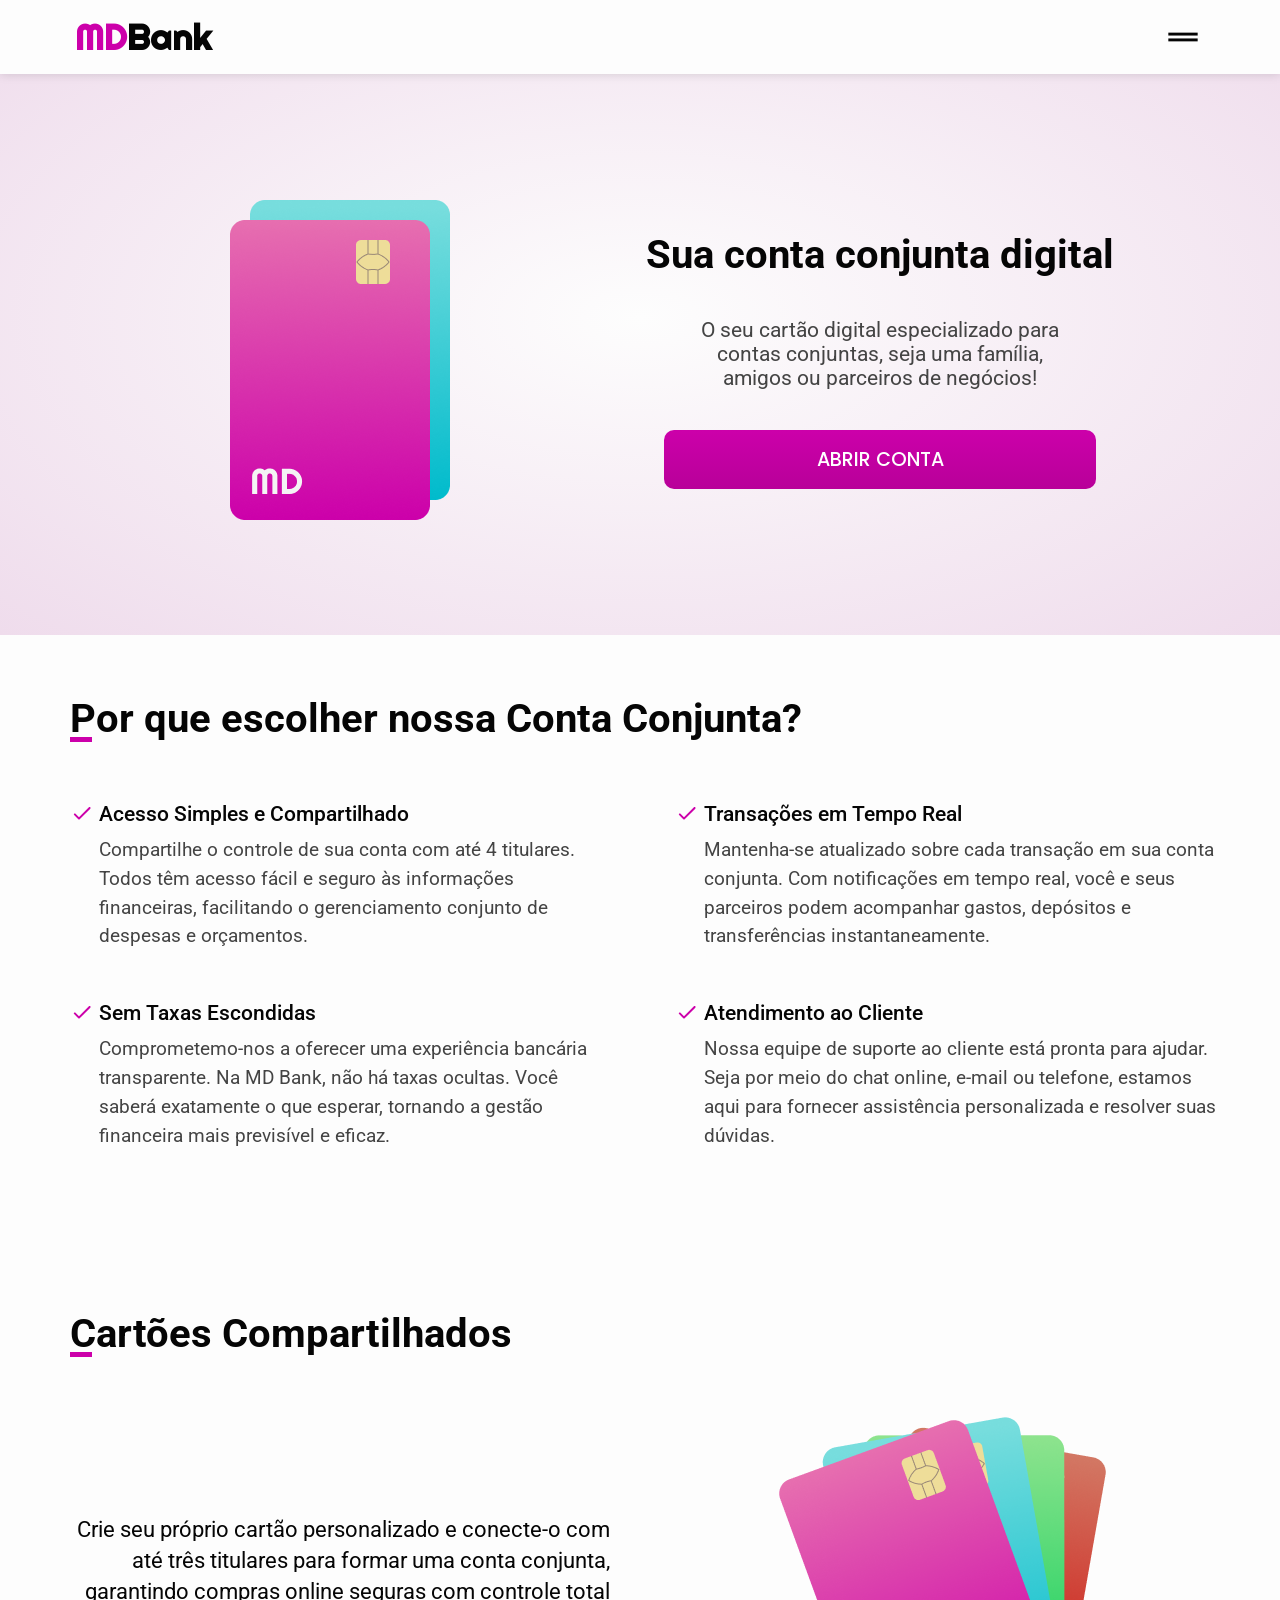
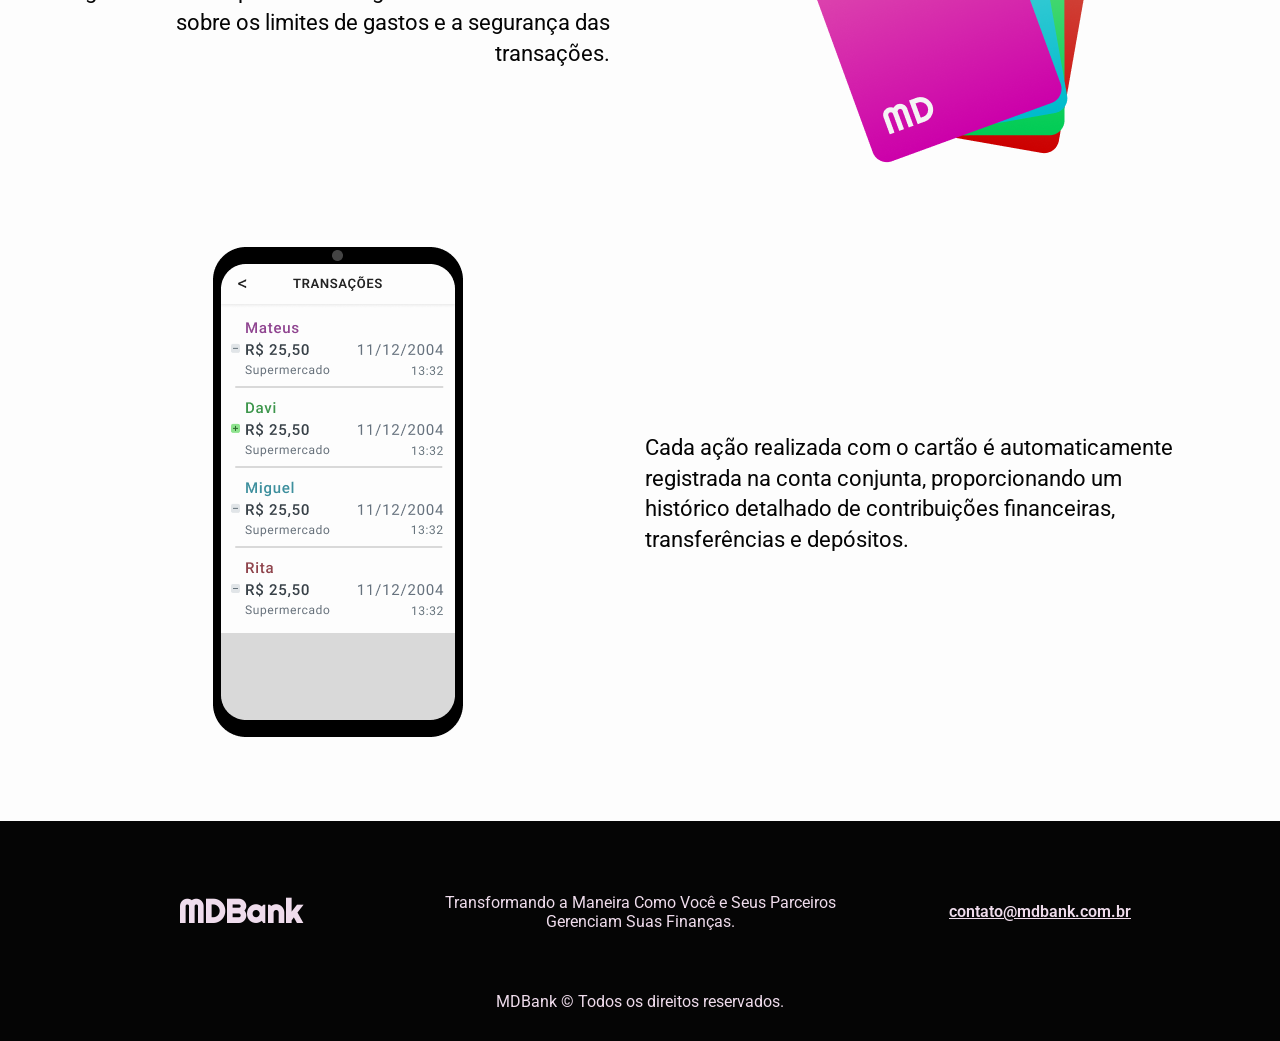
==== index.html @ f2008582 "favicon" ====
<!DOCTYPE html>
<html lang="pt-br">
<head>
    <meta charset="UTF-8">
    <meta name="viewport" content="width=device-width, initial-scale=1.0">
    <title>MD Bank</title>
    <link rel="stylesheet" href="https://fonts.googleapis.com/css2?family=Material+Symbols+Outlined:opsz,wght,FILL,GRAD@20..48,100..700,0..1,-50..200" />
    <link rel="stylesheet" href="css/style.css">
    <link rel="shortcut icon" href="favicon.ico" type="image/x-icon">
</head>
<body>
    <header>
        <h1><span>MD</span>Bank</h1>
        <span class="material-symbols-outlined">drag_handle</span>
    </header>
    <div class="apresentacao">
        <div class="container">
            <div class="apresentacao-cartoes">
                <img src="img/md-cartao-azul.png" alt="cartão md azul">
                <img src="img/md-cartao-rosa.png" alt="cartão md rosa">
            </div>
            <div class="apresentacao-info">
                <h1>Sua conta conjunta digital</h1>
                <p>O seu cartão digital especializado para contas conjuntas, seja uma família, amigos ou parceiros de negócios!</p>
                <a href="#">Abrir conta</a>
            </div>
        </div>
    </div>
    <div class="beneficios">
        <div class="container">
            <h2>Por que escolher nossa Conta Conjunta?</h2>
            <ul>
                <li>
                    <img src="img/certinho_google.svg" alt="">
                    <h3>Acesso Simples e Compartilhado</h3>
                    <p>Compartilhe o controle de sua conta com até 4 titulares. Todos têm acesso fácil e seguro às informações financeiras, facilitando o gerenciamento conjunto de despesas e orçamentos. </p>
                </li>
                <li>
                    <img src="img/certinho_google.svg" alt="">
                    <h3>Transações em Tempo Real</h3>
                    <p>Mantenha-se atualizado sobre cada transação em sua conta conjunta. Com notificações em tempo real, você e seus parceiros podem acompanhar gastos, depósitos e transferências instantaneamente.</p>
                </li>
                <li>
                    <img src="img/certinho_google.svg" alt="">
                    <h3>Sem Taxas Escondidas</h3>
                    <p>Comprometemo-nos a oferecer uma experiência bancária transparente. Na MD Bank, não há taxas ocultas. Você saberá exatamente o que esperar, tornando a gestão financeira mais previsível e eficaz.</p>
                </li>
                <li>
                    <img src="img/certinho_google.svg" alt="">
                    <h3>Atendimento ao Cliente</h3>
                    <p>Nossa equipe de suporte ao cliente está pronta para ajudar. Seja por meio do chat online, e-mail ou telefone, estamos aqui para fornecer assistência personalizada e resolver suas dúvidas.</p>
                </li>
            </ul>
        </div>
    </div>

    <div class="compartilhados">
        <div class="container">
            <h2>Cartões Compartilhados</h2>
            <div>
                <div class="compartilhados-info">
                    <p>Crie seu próprio cartão personalizado e conecte-o com até três titulares para formar uma conta conjunta, garantindo compras online seguras com controle total sobre os limites de gastos e a segurança das transações.</p>
                </div>
                <div class="compartilhados-img">
                    <img src="img/cartoes.png" alt="cartoes">
                </div>
                <div class="compartilhados-img">
                    <img src="img/celular.png">
                </div>
                <div class="compartilhados-info">
                    <p>Cada ação realizada com o cartão é automaticamente registrada na conta conjunta, proporcionando um histórico detalhado de contribuições financeiras, transferências e depósitos.</p>
                </div>
            </div>
        </div>
    </div>

    <footer class="rodape">
        <div class="container">
            <div>
                <h2>MDBank</h2>
                <p>Transformando a Maneira Como Você e Seus Parceiros Gerenciam Suas Finanças.</p>
                <span><a href="mailto:contato@mdbank.com.br">contato@mdbank.com.br</a></span>
            </div>
            <p>MDBank © Todos os direitos reservados.</p>
        </div>
    </footer>

    <!-- <div>
        <h2>acompanhe as transações feitas por cada pessoa da conta conjunta</h2>
    </div> -->
</body>
</html>
---- css/style.css ----
@import url('https://fonts.googleapis.com/css2?family=Roboto:ital,wght@0,100;0,300;0,400;0,500;0,700;0,900;1,100;1,300;1,400;1,500;1,700;1,900&family=Righteous&display=swap');
@import url('https://fonts.googleapis.com/css2?family=Poppins:ital,wght@0,100;0,200;0,300;0,400;0,500;0,600;0,700;0,800;0,900;1,100;1,200;1,300;1,400;1,500;1,600;1,700;1,800;1,900&display=swap');

@import url(global.css);
@import url(header.css);
@import url(apresentacao.css);
@import url(beneficios.css);
@import url(compartilhados.css);
@import url(rodape.css);
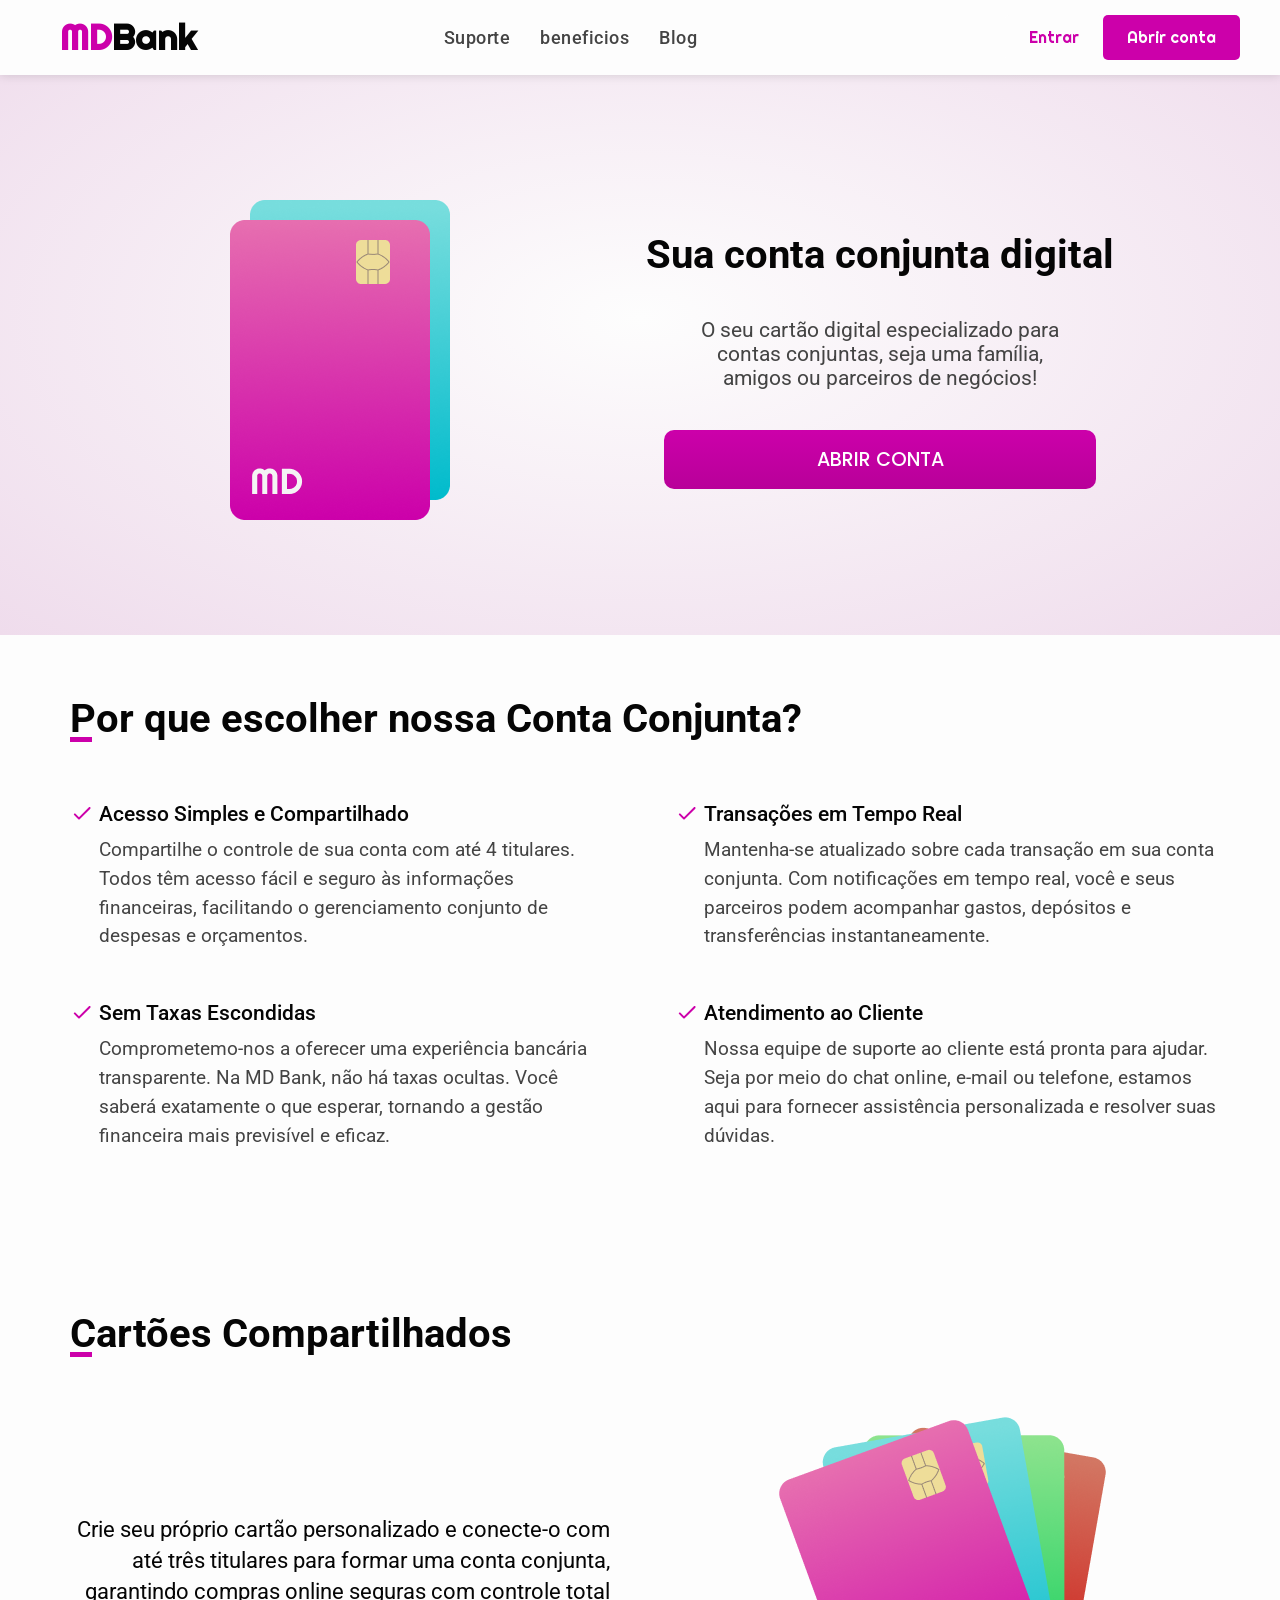
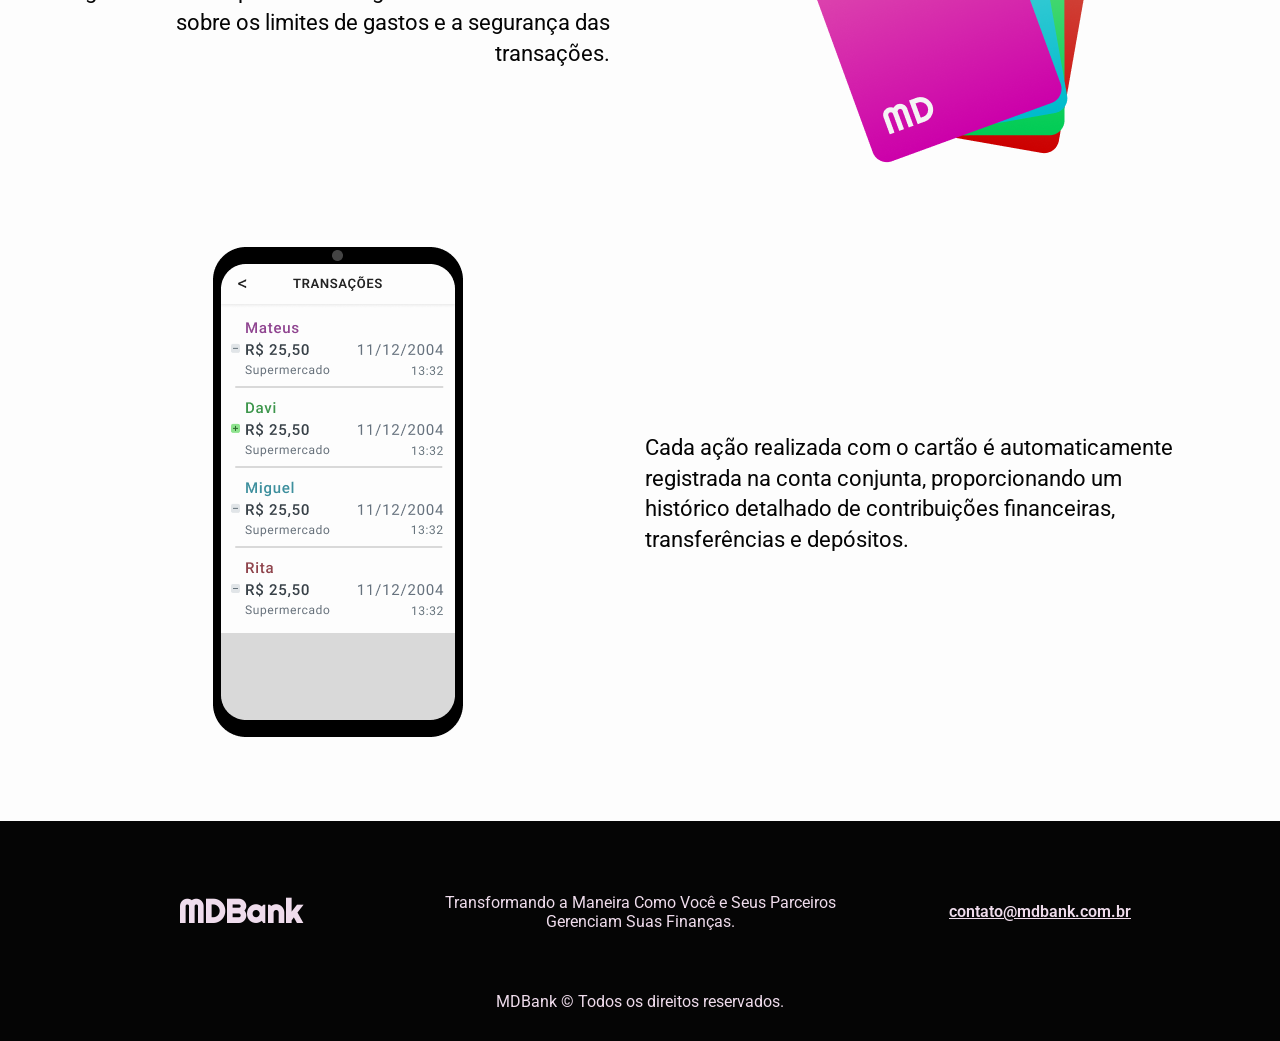
==== commit 5def482f: "header" ====
--- a/index.html
+++ b/index.html
@@ -10,8 +10,21 @@
 </head>
 <body>
     <header>
-        <h1><span>MD</span>Bank</h1>
-        <span class="material-symbols-outlined">drag_handle</span>
+        <div class="container">
+            <h1><span>MD</span>Bank</h1>
+            <ul class="header-menu-pc">
+                <li><a href="#">Suporte</a></li>
+                <li><a href="#">beneficios</a></li>
+                <li><a href="#">Blog</a></li>
+            </ul>
+            <div class="header-btn-pc">
+                <a href="#">Entrar</a>
+                <a href="#">Abrir conta</a>
+            </div>
+            <div class="header-menu-cel">
+                <span class="material-symbols-outlined">drag_handle</span>
+            </div>
+        </div>
     </header>
     <div class="apresentacao">
         <div class="container">
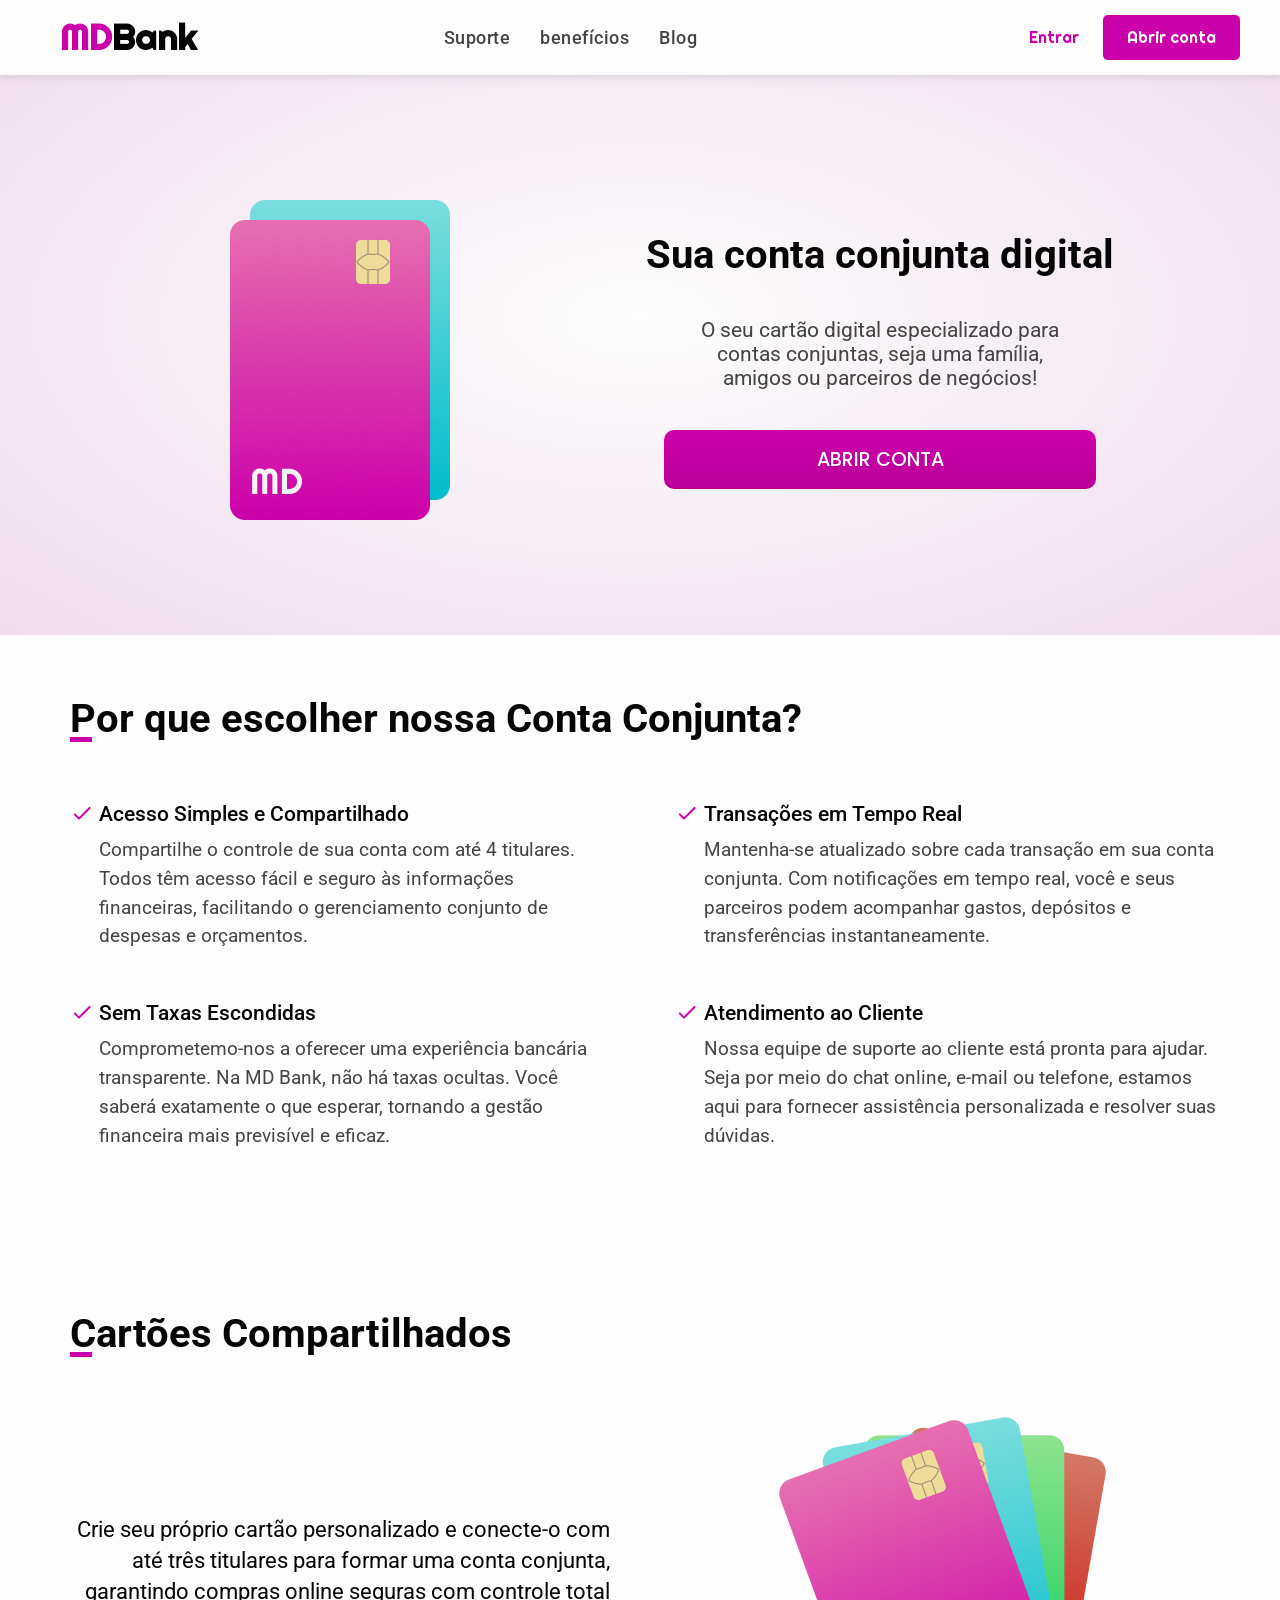
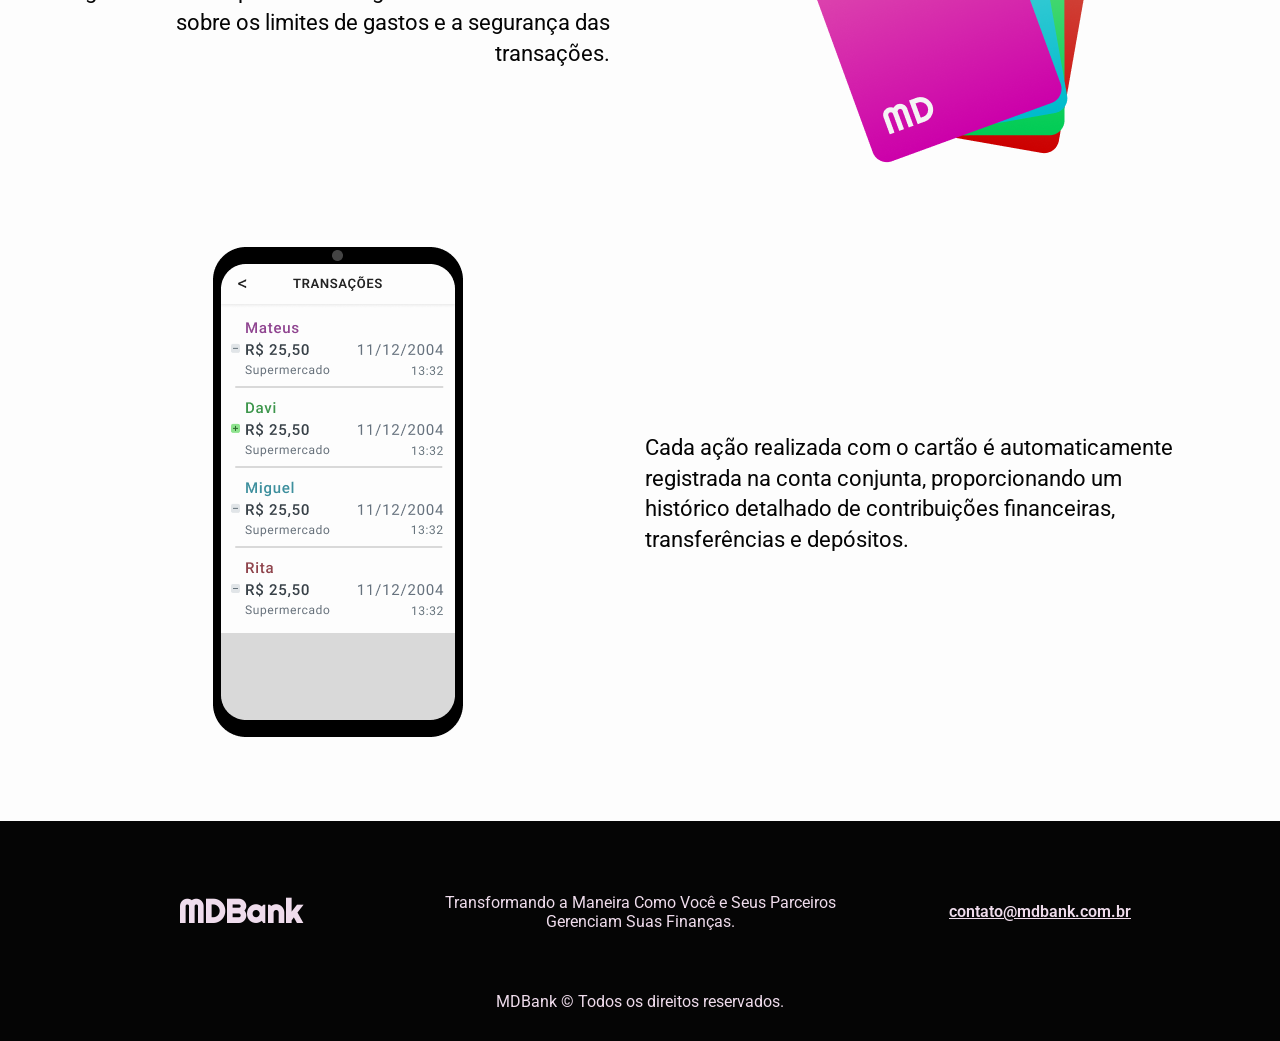
==== commit 3d299ffb: "header" ====
--- a/index.html
+++ b/index.html
@@ -14,7 +14,7 @@
             <h1><span>MD</span>Bank</h1>
             <ul class="header-menu-pc">
                 <li><a href="#">Suporte</a></li>
-                <li><a href="#">beneficios</a></li>
+                <li><a href="#">benefícios</a></li>
                 <li><a href="#">Blog</a></li>
             </ul>
             <div class="header-btn-pc">
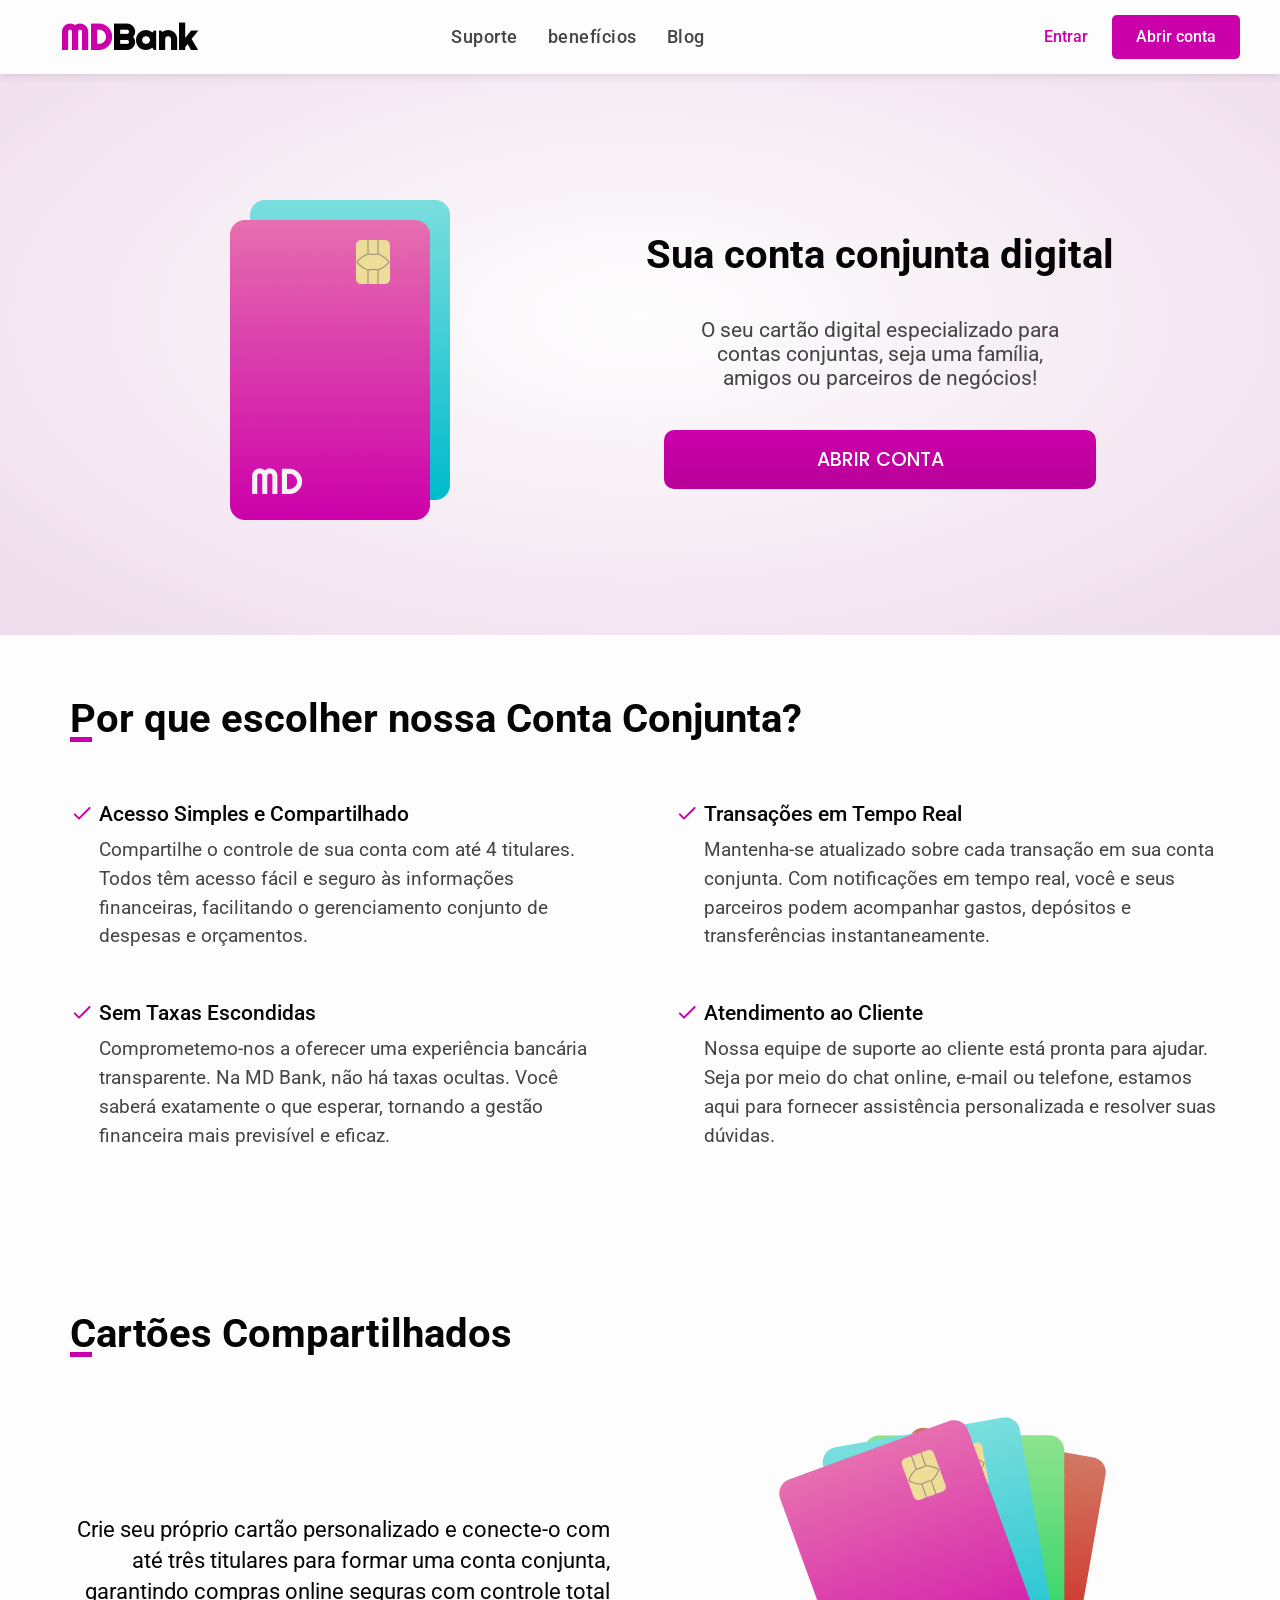
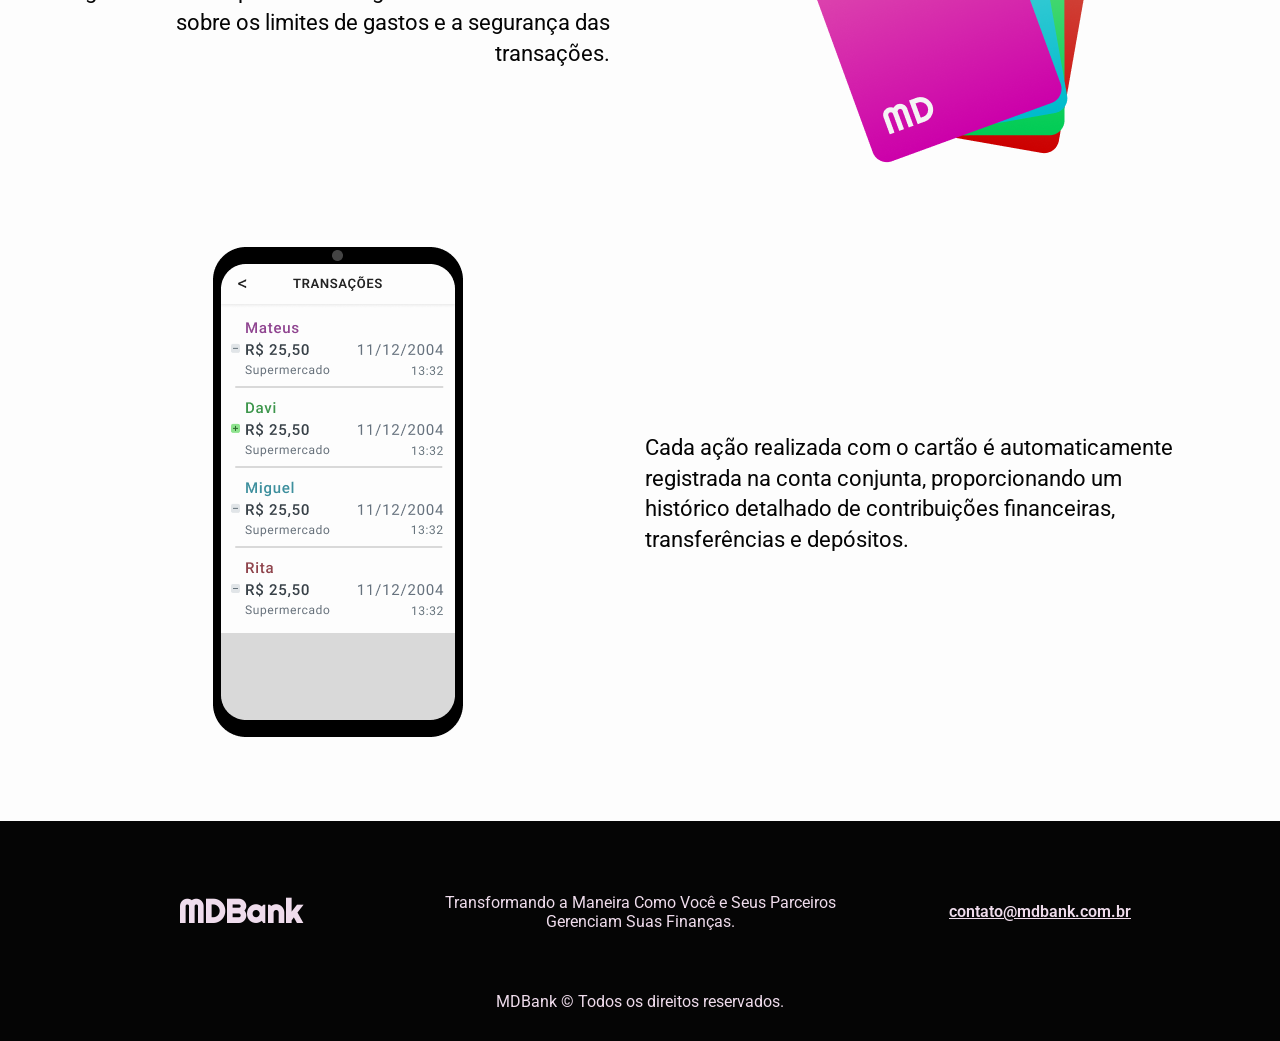
==== commit 7c9119f0: "menu hamburguer" ====
--- a/index.html
+++ b/index.html
@@ -11,7 +11,7 @@
 <body>
     <header>
         <div class="container">
-            <h1><span>MD</span>Bank</h1>
+            <h1><a href="./index.html"><span>MD</span>Bank</a></h1>
             <ul class="header-menu-pc">
                 <li><a href="#">Suporte</a></li>
                 <li><a href="#">benefícios</a></li>
@@ -21,11 +21,18 @@
                 <a href="#">Entrar</a>
                 <a href="#">Abrir conta</a>
             </div>
-            <div class="header-menu-cel">
+            <div class="header-menu-cel" onclick="abrirMenu()">
                 <span class="material-symbols-outlined">drag_handle</span>
             </div>
         </div>
     </header>
+    <div class="menu-cel-itens">
+        <ul>
+            <li><a href="#">Suporte</a></li>
+            <li><a href="#">benefícios</a></li>
+            <li><a href="#">Blog</a></li>
+        </ul>
+    </div>
     <div class="apresentacao">
         <div class="container">
             <div class="apresentacao-cartoes">
@@ -101,5 +108,7 @@
     <!-- <div>
         <h2>acompanhe as transações feitas por cada pessoa da conta conjunta</h2>
     </div> -->
+    
+    <script src="js/menu-cel.js"></script>
 </body>
 </html>
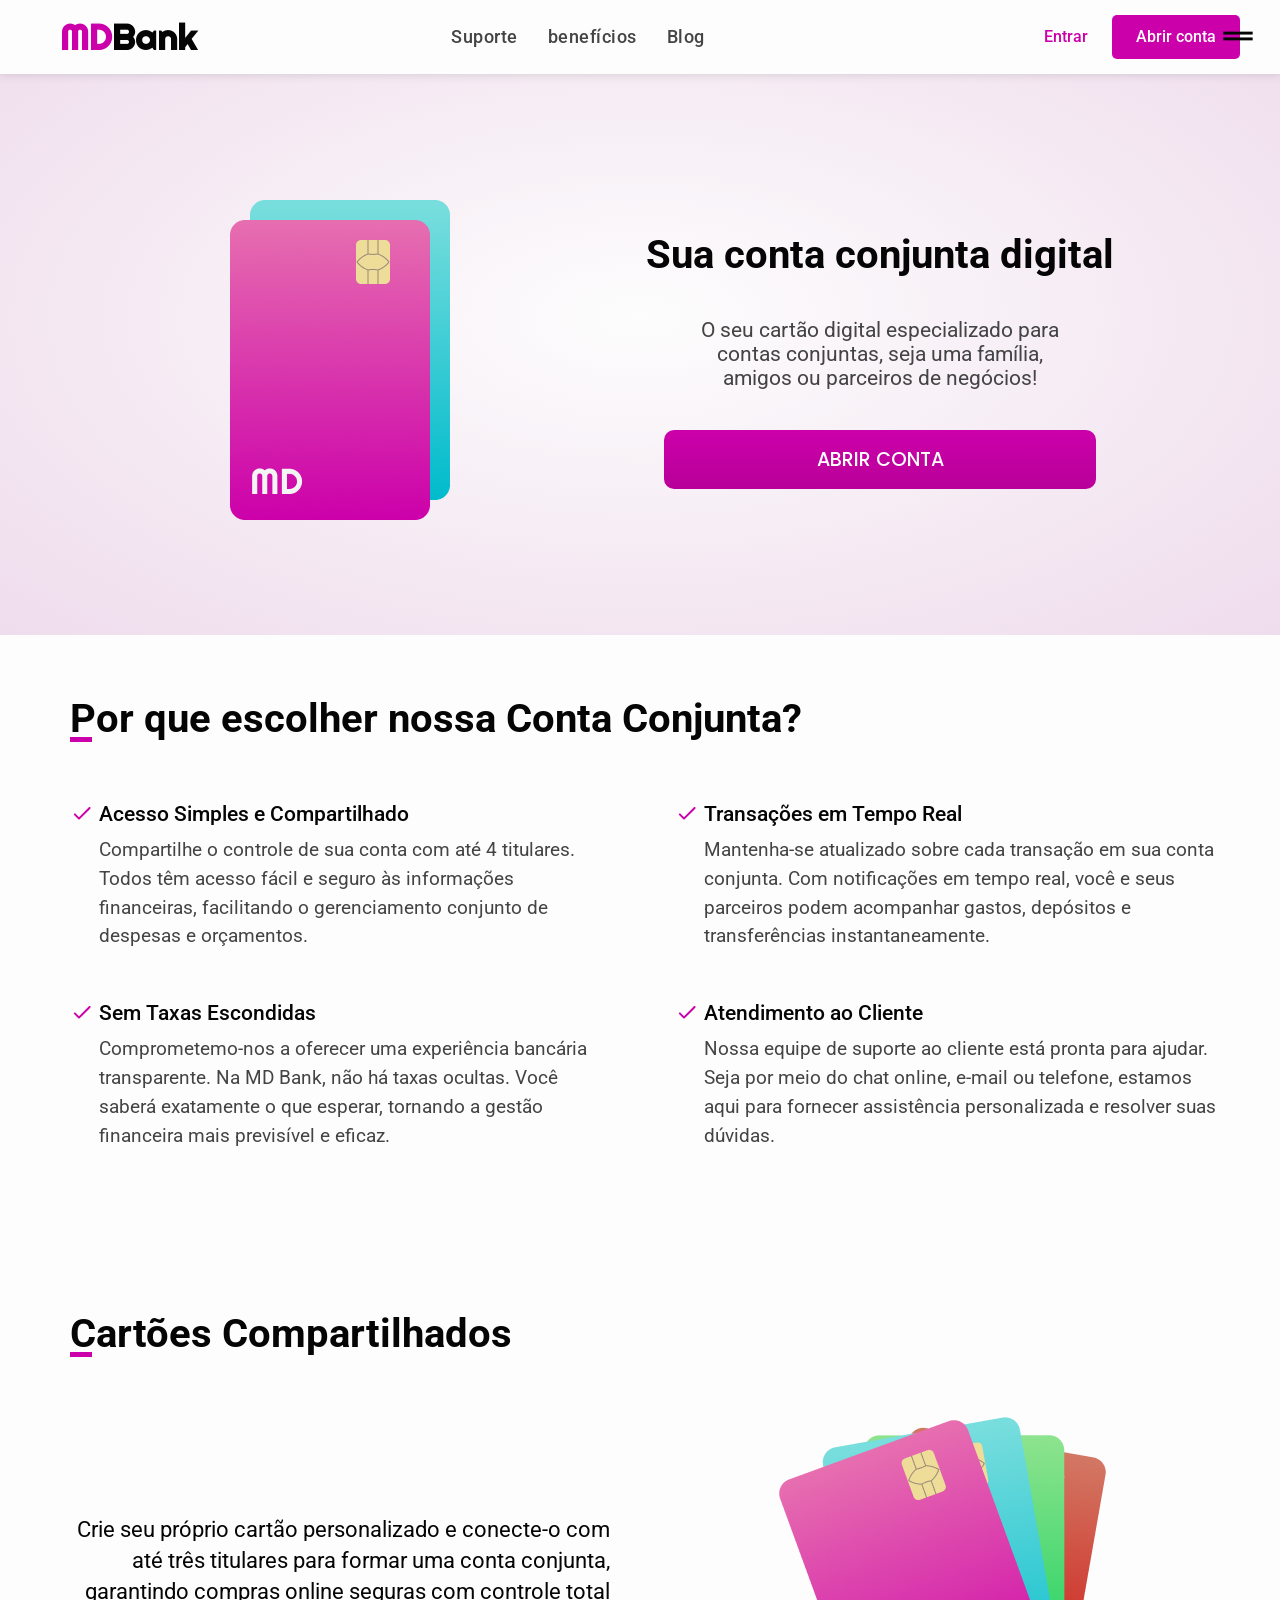
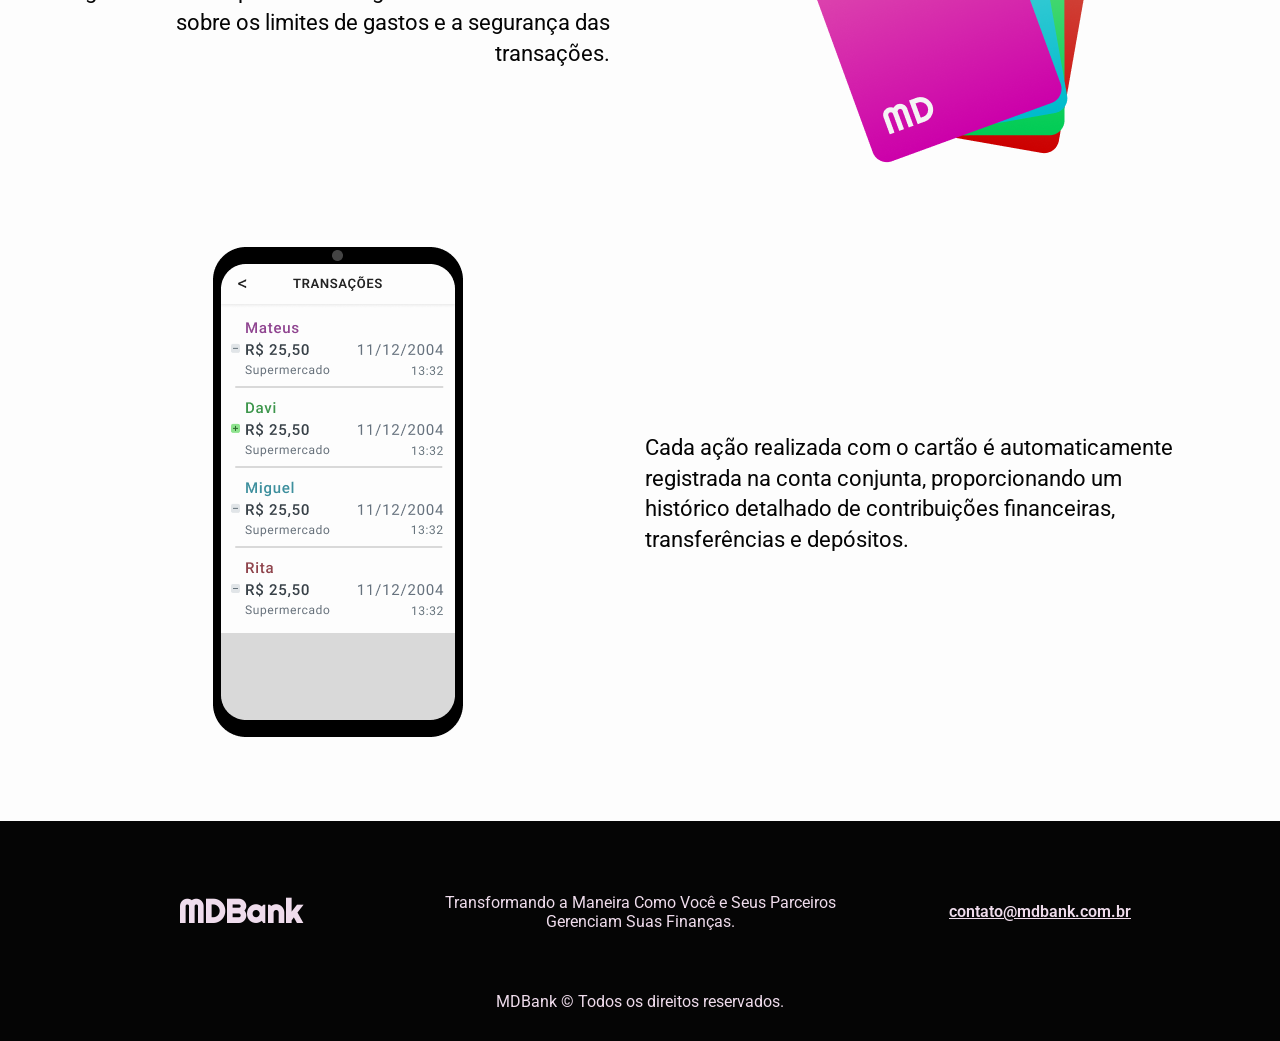
==== commit 0f6aa3d4: "menu hamburguer finalizado" ====
--- a/index.html
+++ b/index.html
@@ -12,26 +12,34 @@
     <header>
         <div class="container">
             <h1><a href="./index.html"><span>MD</span>Bank</a></h1>
+            
             <ul class="header-menu-pc">
                 <li><a href="#">Suporte</a></li>
                 <li><a href="#">benefícios</a></li>
                 <li><a href="#">Blog</a></li>
             </ul>
+
             <div class="header-btn-pc">
                 <a href="#">Entrar</a>
                 <a href="#">Abrir conta</a>
             </div>
-            <div class="header-menu-cel" onclick="abrirMenu()">
-                <span class="material-symbols-outlined">drag_handle</span>
-            </div>
         </div>
     </header>
-    <div class="menu-cel-itens">
-        <ul>
-            <li><a href="#">Suporte</a></li>
-            <li><a href="#">benefícios</a></li>
-            <li><a href="#">Blog</a></li>
-        </ul>
+    <div class="menu-cel">
+        <div class="menu-cel-fundo" onclick="fecharMenu()"></div>
+        <div class="menu-cel-btn menu-cel-btn-abrir" onclick="abrirMenu()">
+            <span class="material-symbols-outlined">drag_handle</span>
+        </div>
+        <div class="menu-cel-btn menu-cel-btn-fechar" onclick="fecharMenu()">
+            <span class="material-symbols-outlined">close</span>
+        </div>
+        <div class="menu-cel-itens">            
+            <ul>
+                <li><a href="#">Suporte</a></li>
+                <li><a href="#">benefícios</a></li>
+                <li><a href="#">Blog</a></li>
+            </ul>
+        </div>
     </div>
     <div class="apresentacao">
         <div class="container">
--- a/css/style.css
+++ b/css/style.css
@@ -3,6 +3,7 @@
 
 @import url(global.css);
 @import url(header.css);
+@import url(menu-cel.css);
 @import url(apresentacao.css);
 @import url(beneficios.css);
 @import url(compartilhados.css);
